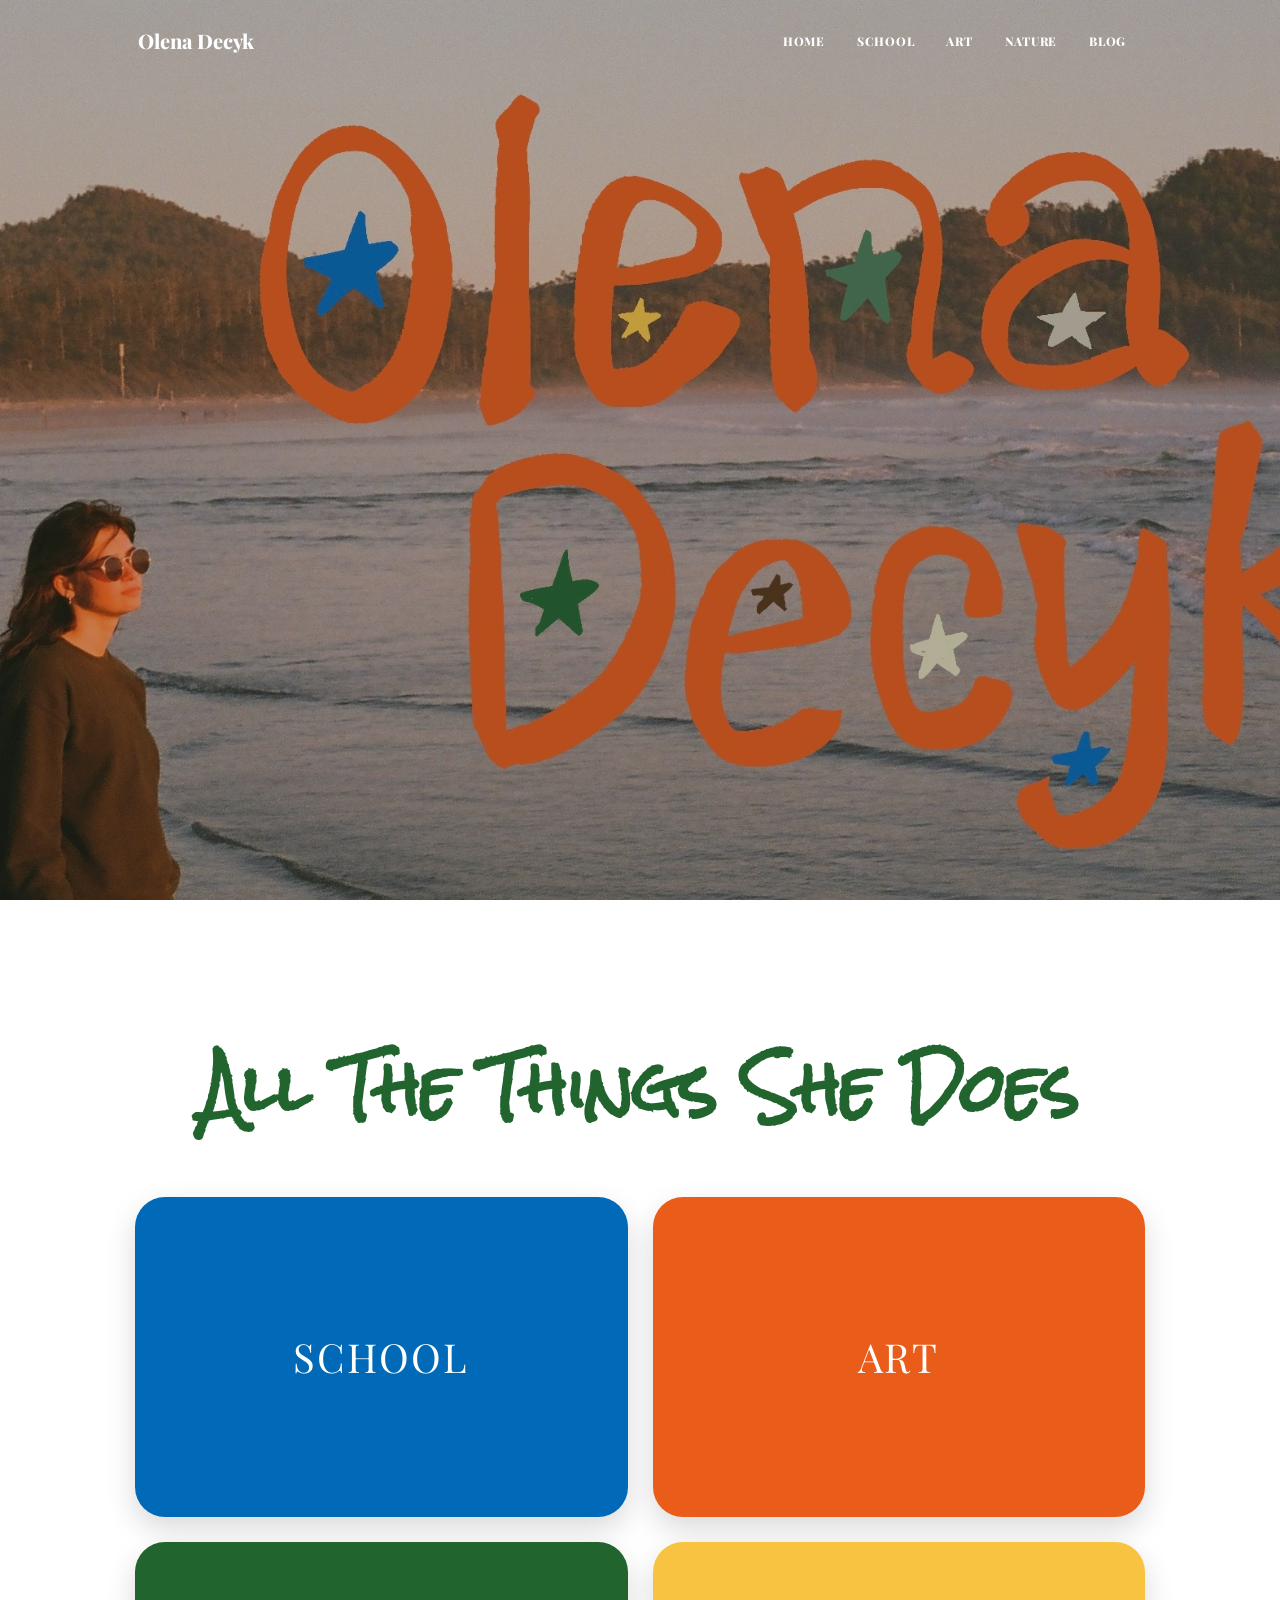
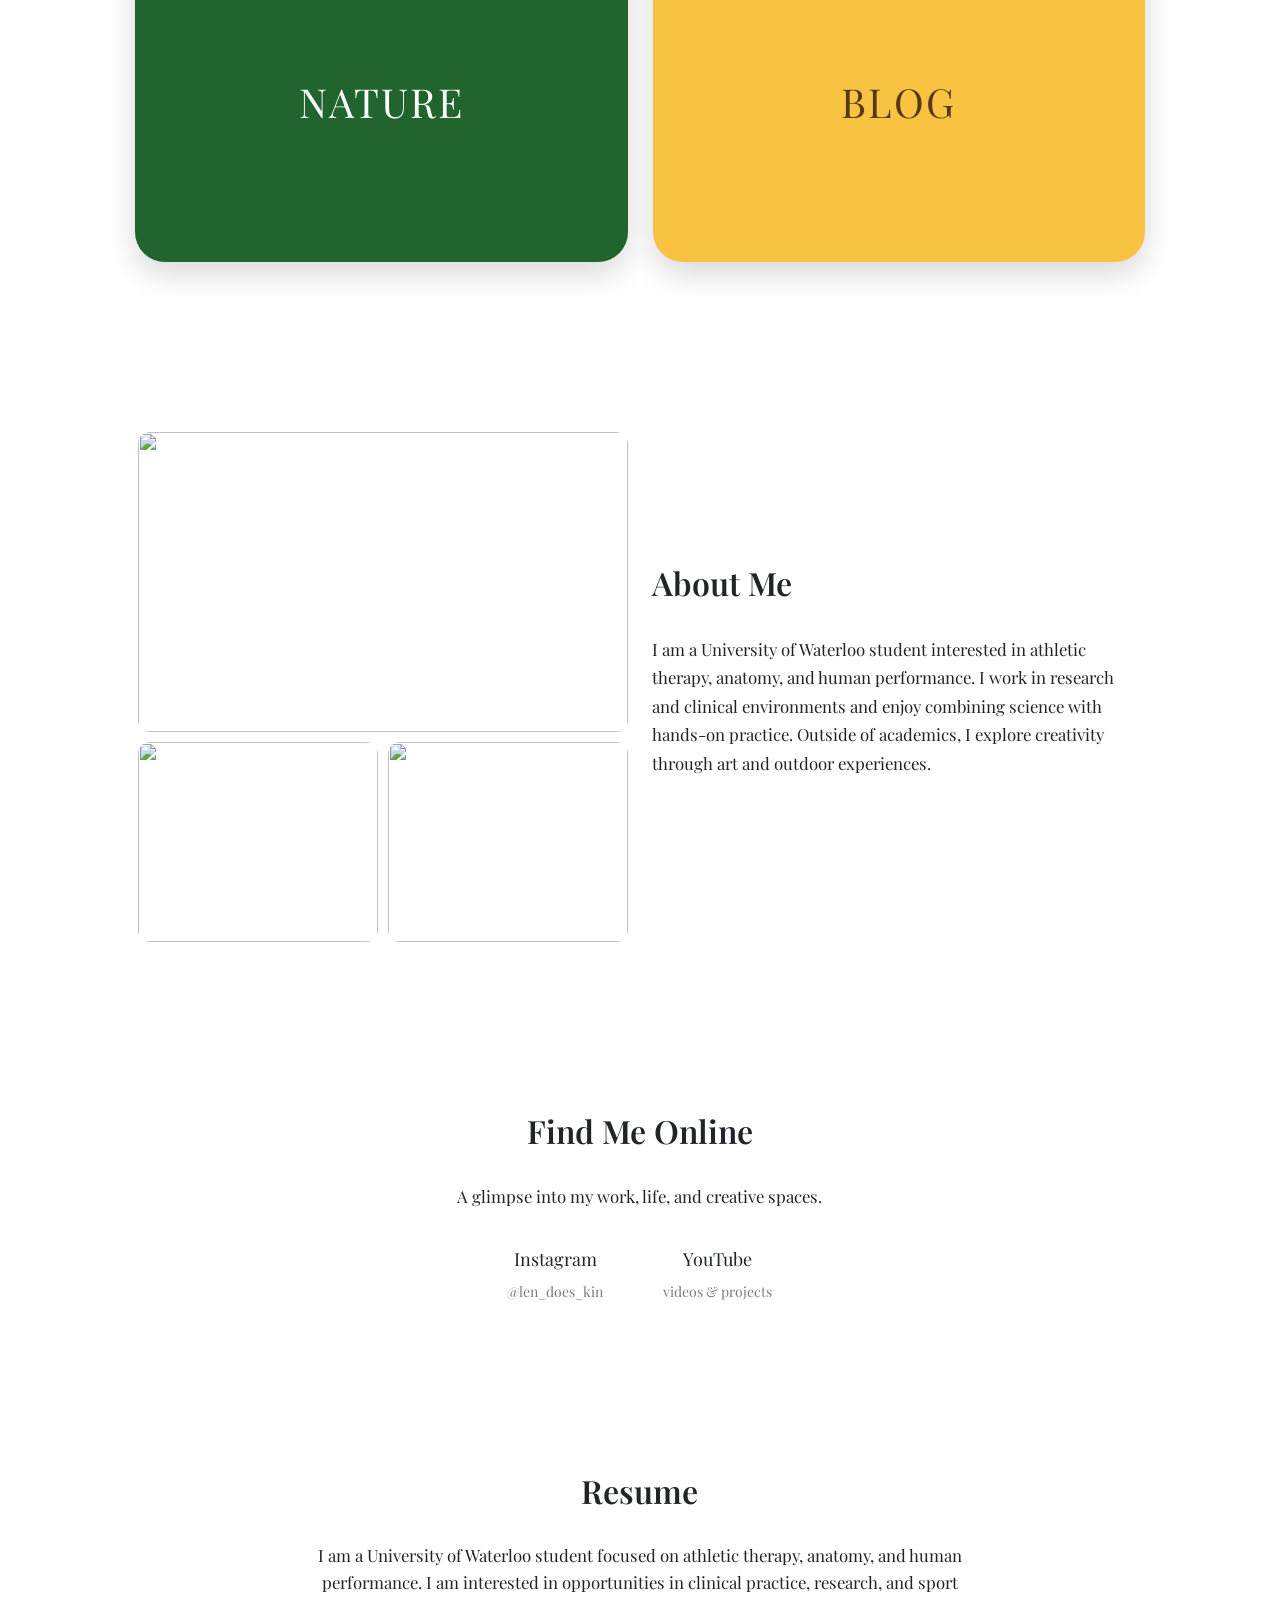
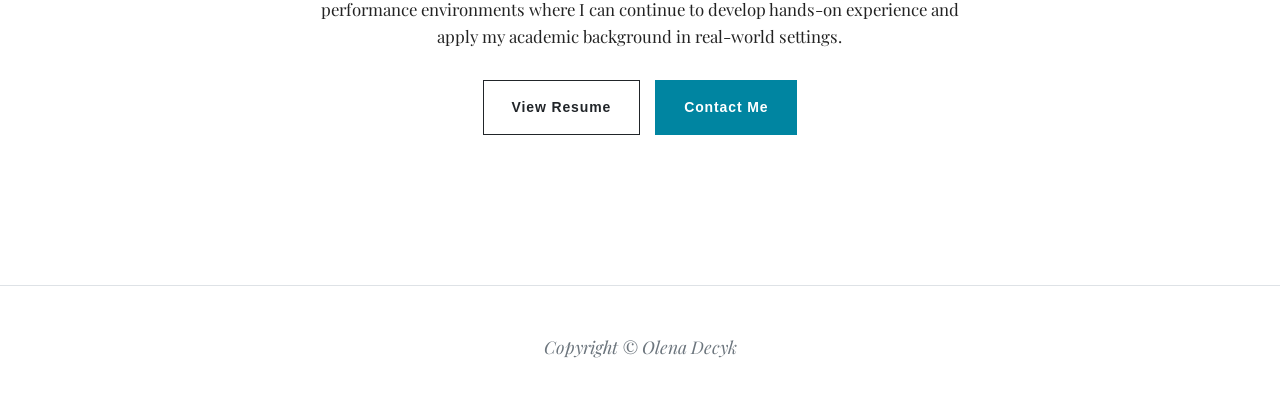
==== index.html @ 3b1cf2c8 "Update index.html" ====
<!DOCTYPE html>
<html lang="en">
<head>
    <meta charset="utf-8" />
    <meta name="viewport" content="width=device-width, initial-scale=1, shrink-to-fit=no" />
    <meta name="description" content="" />
    <meta name="author" content="" />
    <title>Olena Decyk</title>

    <link rel="icon" type="image/x-icon" href="assets/favicon.ico" />

    <!-- Font Awesome -->
    <script src="https://use.fontawesome.com/releases/v6.3.0/js/all.js" crossorigin="anonymous"></script>

    <!-- Google Fonts -->
    <link rel="preconnect" href="https://fonts.googleapis.com">
    <link rel="preconnect" href="https://fonts.gstatic.com" crossorigin>
    <link href="https://fonts.googleapis.com/css2?family=Mansalva&family=Playfair+Display:wght@400;500;700&family=Rock+Salt&family=Sedgwick+Ave&display=swap" rel="stylesheet">
    <!-- Core theme CSS -->
    <link href="css/styles.css" rel="stylesheet" />
</head>
<body>
    
<!-- NAVBAR -->
<nav class="navbar navbar-expand-lg navbar-light" id="mainNav">
    <div class="container px-4 px-lg-5">

        <a class="navbar-brand" href="index.html">Olena Decyk</a>

        <button class="navbar-toggler" type="button" data-bs-toggle="collapse" data-bs-target="#navbarResponsive">
            Menu <i class="fas fa-bars"></i>
        </button>

        <div class="collapse navbar-collapse" id="navbarResponsive">
            <ul class="navbar-nav ms-auto py-1 py-lg-0">

                <li class="nav-item"><a class="nav-link px-lg-3 py-3 py-lg-4" href="index.html">Home</a></li>
                <li class="nav-item"><a class="nav-link px-lg-3 py-3 py-lg-4" href="school.html">School</a></li>
                <li class="nav-item"><a class="nav-link px-lg-3 py-3 py-lg-4" href="art.html">Art</a></li>
                <li class="nav-item"><a class="nav-link px-lg-3 py-3 py-lg-4" href="nature.html">Nature</a></li>
                <li class="nav-item"><a class="nav-link px-lg-3 py-3 py-lg-4" href="blog.html">Blog</a></li>

            </ul>
        </div>
    </div>
</nav>

<!-- HERO -->
<header class="masthead" style="background-image: url('assets/home-screen-image.jpg'); min-height: 100vh;">

</header>

<!-- EXPLORE SECTION -->

<section class="section-block">

    <div class="container">

        <h2 class="explore-title">
            All The Things She Does
        </h2>

        <div class="explore-grid">

            <a href="school.html" class="explore-card school-card">
                <span>SCHOOL</span>
            </a>

            <a href="art.html" class="explore-card art-card">
                <span>ART</span>
            </a>

            <a href="nature.html" class="explore-card nature-card">
                <span>NATURE</span>
            </a>

            <a href="blog.html" class="explore-card blog-card">
                <span>BLOG</span>
            </a>

        </div>

    </div>

</section>
    
<!-- ABOUT SECTION -->
<div class="container px-4 px-lg-5 section-block">

    <div class="row align-items-center g-4">

        <!-- IMAGES -->
        <div class="col-md-6">

            <img src="assets/img/about1.jpg"
                 style="width:100%; height:300px; object-fit:cover; border-radius:12px; margin-bottom:10px;">

            <div style="display:grid; grid-template-columns:1fr 1fr; gap:10px;">
                <img src="assets/img/about2.jpg"
                     style="width:100%; height:200px; object-fit:cover; border-radius:12px;">

                <img src="assets/img/about3.jpg"
                     style="width:100%; height:200px; object-fit:cover; border-radius:12px;">
            </div>

        </div>

        <!-- TEXT -->
        <div class="col-md-6">

            <h2 style="font-family:'Playfair Display', serif; margin-bottom:15px;">
                About Me
            </h2>

            <p style="font-size:1.05rem;">
                I am a University of Waterloo student interested in athletic therapy, anatomy, and human performance.
                I work in research and clinical environments and enjoy combining science with hands-on practice.
                Outside of academics, I explore creativity through art and outdoor experiences.
            </p>

        </div>

    </div>
</div>

<!-- SOCIAL SECTION -->
<div class="container px-4 px-lg-5 section-block">

    <div class="row justify-content-center">
        <div class="col-lg-8 text-center">

            <h2 style="font-family:'Playfair Display', serif; margin-bottom:15px;">
                Find Me Online
            </h2>

            <p style="font-size:1.05rem; margin-bottom:35px;">
                A glimpse into my work, life, and creative spaces.
            </p>

            <div style="
                display:flex;
                justify-content:center;
                gap:60px;
                flex-wrap:wrap;
                font-family:'Playfair Display', serif;
            ">

                <!-- Instagram -->
                <a href="https://instagram.com/len_does_kin"
                   target="_blank"
                   style="text-decoration:none; color:inherit; text-align:center;">

                    <div style="font-size:18px; margin-bottom:8px;">
                        Instagram
                    </div>

                    <div style="font-size:14px; opacity:0.6;">
                        @len_does_kin
                    </div>

                </a>

                <!-- YouTube -->
                <a href="https://youtube.com/YOURCHANNEL"
                   target="_blank"
                   style="text-decoration:none; color:inherit; text-align:center;">

                    <div style="font-size:18px; margin-bottom:8px;">
                        YouTube
                    </div>

                    <div style="font-size:14px; opacity:0.6;">
                        videos & projects
                    </div>

                </a>

            </div>

        </div>
    </div>
</div>

<!-- RESUME / COVER LETTER SECTION -->
<div class="container px-4 px-lg-5 section-block">
    <div class="row justify-content-center">
        <div class="col-lg-8 text-center">

            <h2 style="font-family: 'Playfair Display', serif; margin-bottom: 20px;">
                Resume
            </h2>

            <p style="font-family: 'Playfair Display', serif; font-size: 1.05rem; line-height: 1.6; margin-bottom: 30px;">
                I am a University of Waterloo student focused on athletic therapy, anatomy, and human performance.  
                I am interested in opportunities in clinical practice, research, and sport performance environments where I can continue to develop hands-on experience and apply my academic background in real-world settings.
            </p>

            <!-- BUTTONS -->
            <div style="display: flex; justify-content: center; gap: 15px; flex-wrap: wrap;">

                <a href="assets/Olena_Resume.pdf" target="_blank" class="btn btn-outline-dark">
                    View Resume
                </a>

                <a href="mailto:olena.decyk@gmail.com" class="btn btn-primary">
                    Contact Me
                </a>

            </div>

        </div>
    </div>
</div>
    
<!-- FOOTER -->
<footer class="border-top">
    <div class="container px-4 px-lg-5">
        <div class="row gx-4 gx-lg-5 justify-content-center">
            <div class="col-md-10 col-lg-8 col-xl-7">
                <div class="small text-center text-muted fst-italic">
                    Copyright © Olena Decyk
                </div>
            </div>
        </div>
    </div>
</footer>

<!-- Bootstrap -->
<script src="https://cdn.jsdelivr.net/npm/bootstrap@5.2.3/dist/js/bootstrap.bundle.min.js"></script>

</body>
</html>
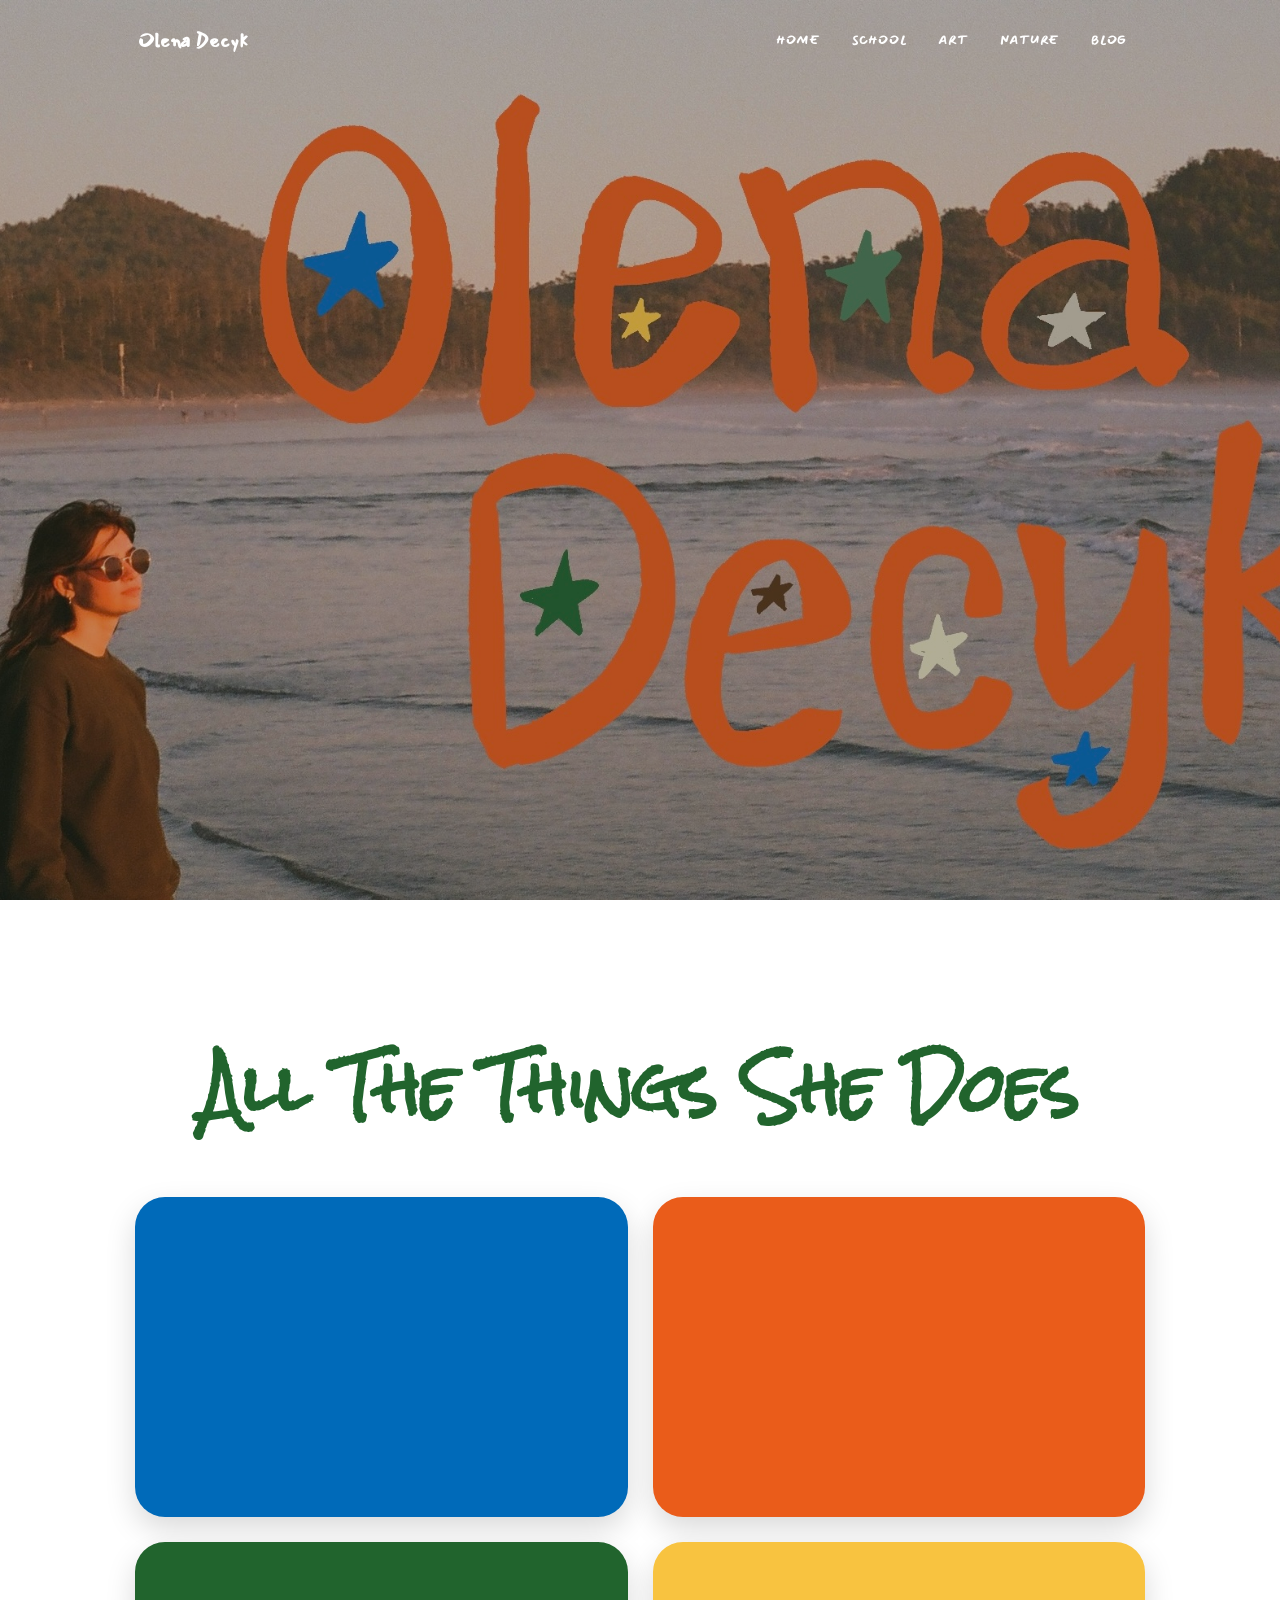
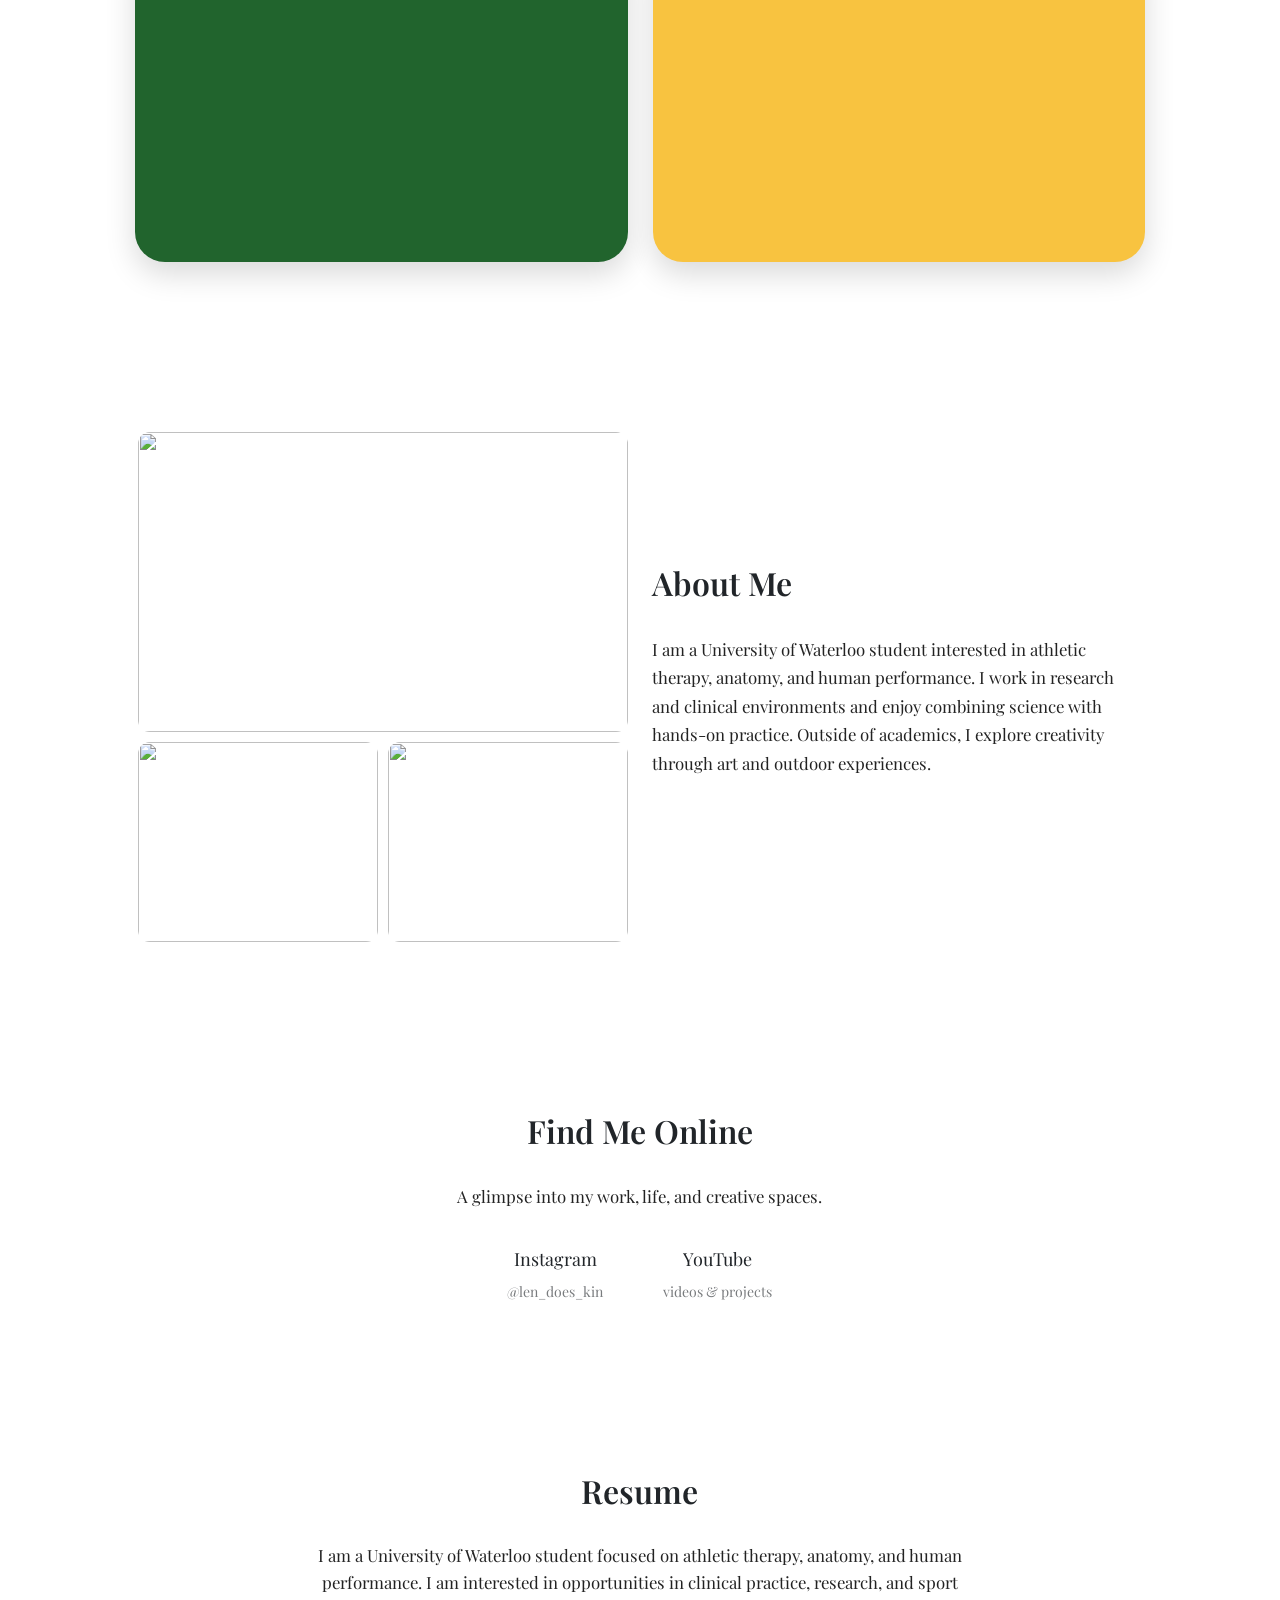
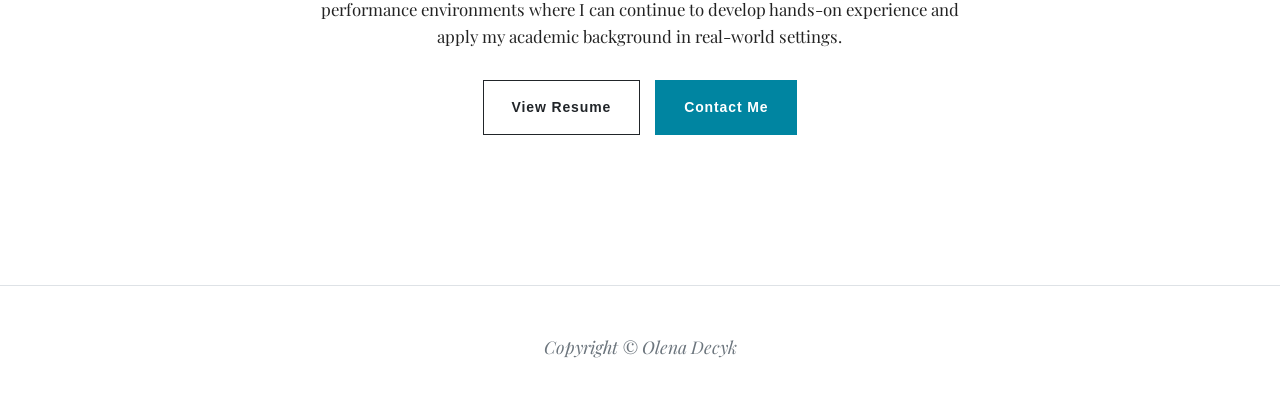
==== commit 274190d9: "Update index.html" ====
--- a/index.html
+++ b/index.html
@@ -60,25 +60,17 @@
             All The Things She Does
         </h2>
 
-        <div class="explore-grid">
-
-            <a href="school.html" class="explore-card school-card">
-                <span>SCHOOL</span>
-            </a>
-
-            <a href="art.html" class="explore-card art-card">
-                <span>ART</span>
-            </a>
-
-            <a href="nature.html" class="explore-card nature-card">
-                <span>NATURE</span>
-            </a>
-
-            <a href="blog.html" class="explore-card blog-card">
-                <span>BLOG</span>
-            </a>
-
-        </div>
+          <div class="explore-grid">
+    
+                <a href="school.html" class="explore-card school-card" aria-label="School"></a>
+
+                <a href="art.html" class="explore-card art-card" aria-label="Art"></a>
+
+                <a href="nature.html" class="explore-card nature-card" aria-label="Nature"></a>
+
+                <a href="blog.html" class="explore-card blog-card" aria-label="Blog"></a>
+
+          </div>
 
     </div>
 
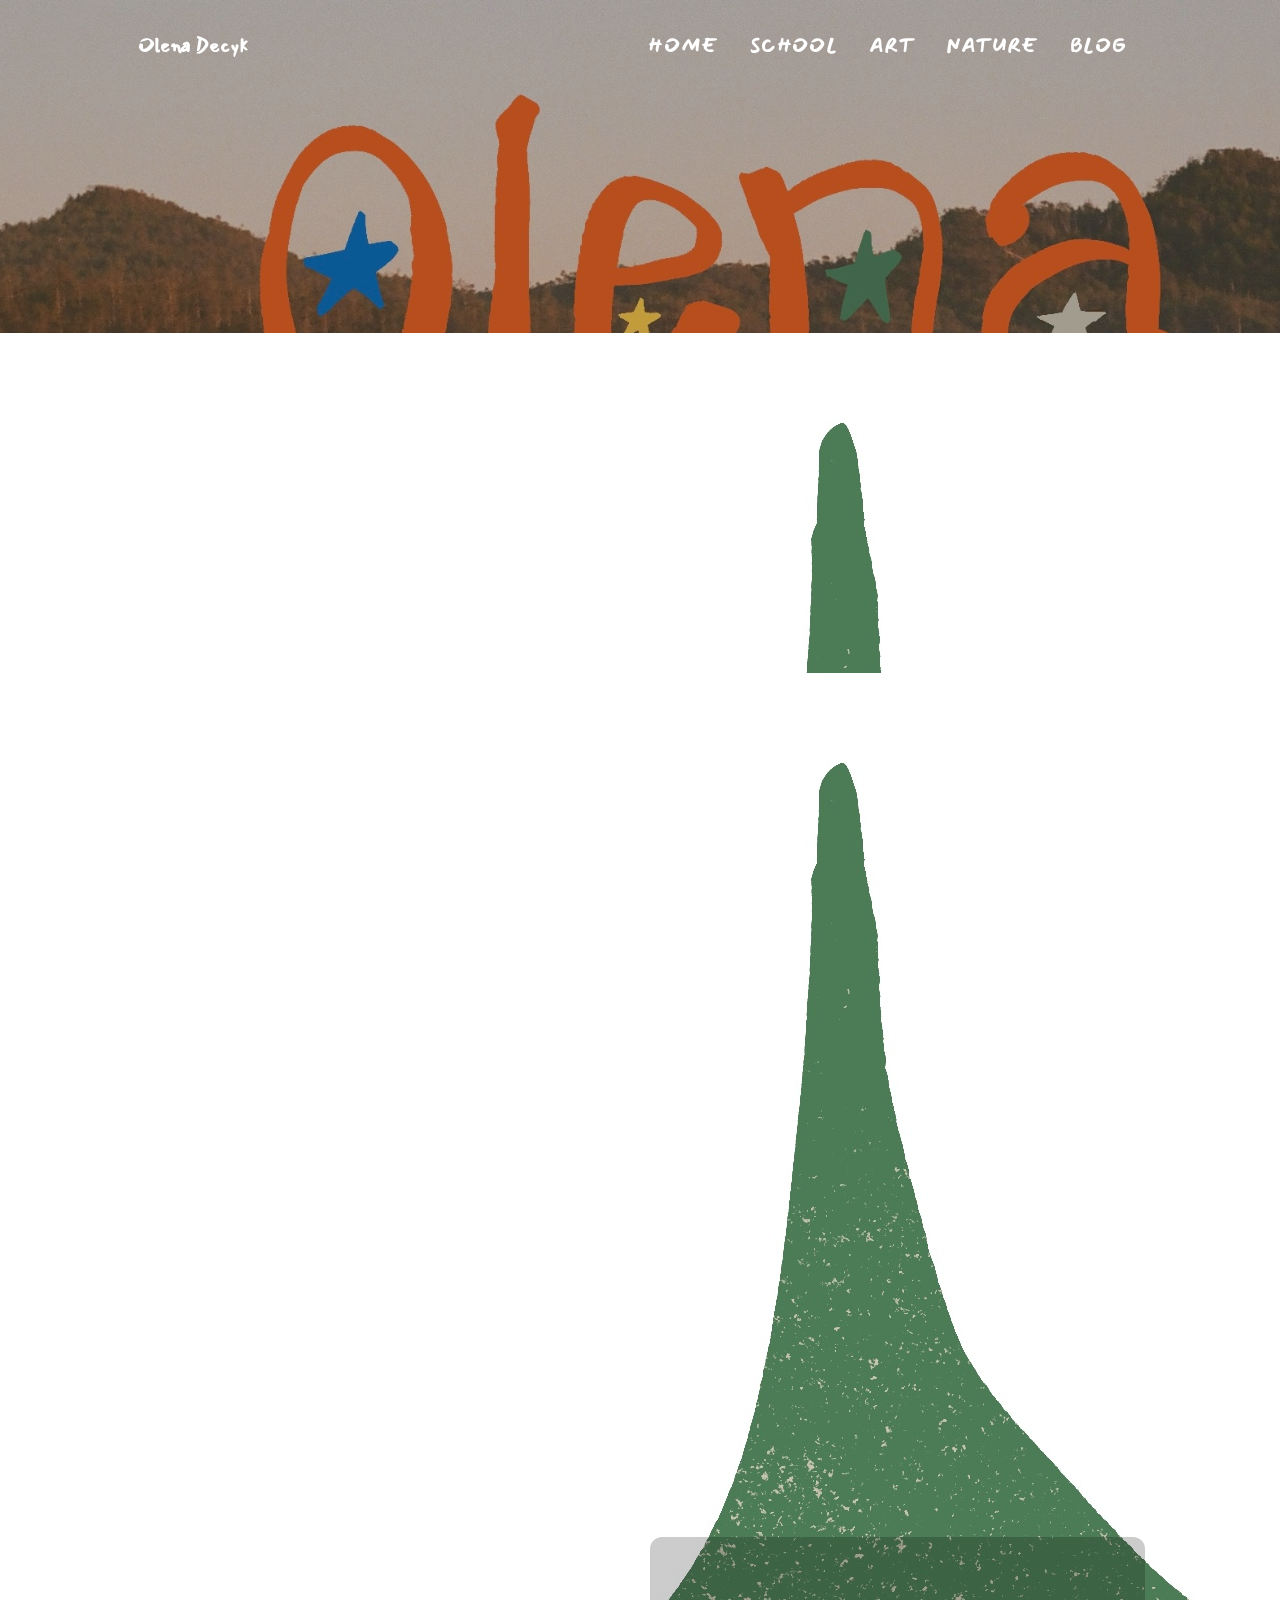
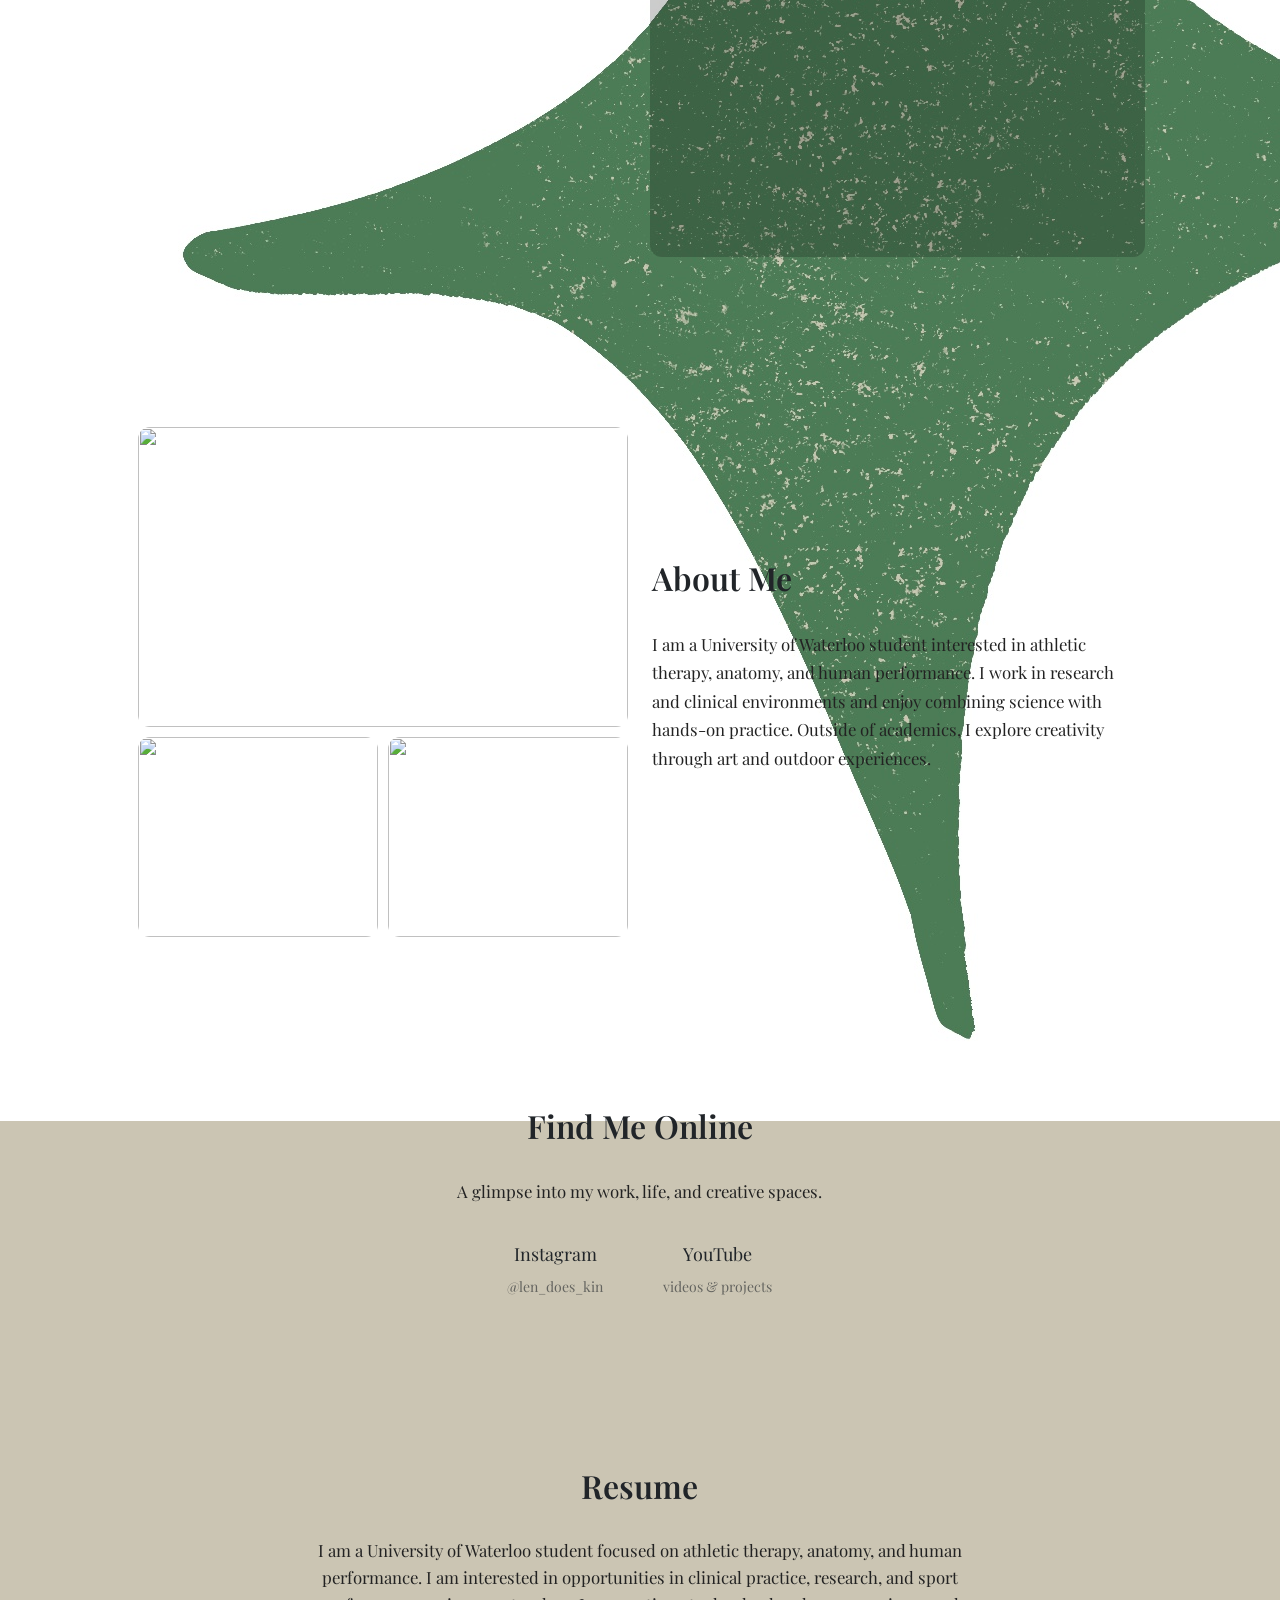
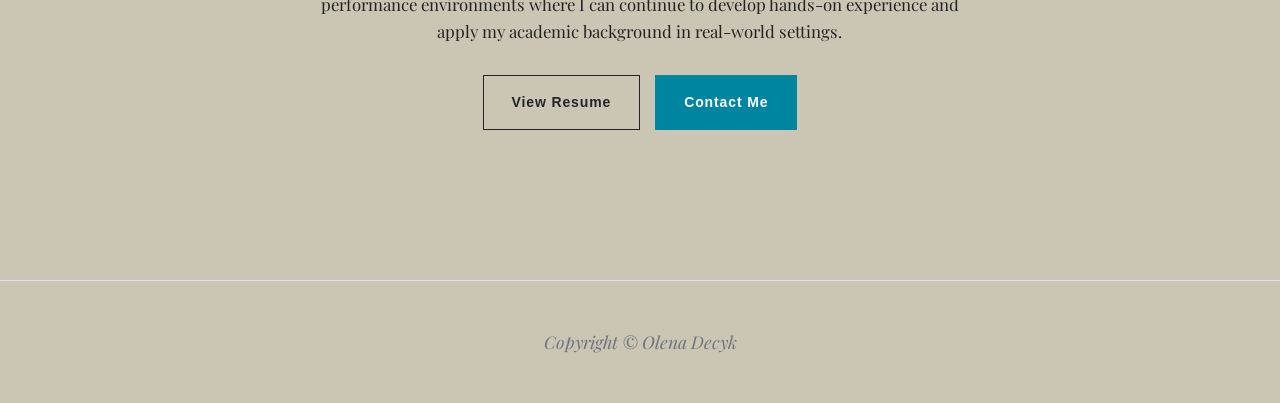
==== commit e3f90599: "Update index.html" ====
--- a/index.html
+++ b/index.html
@@ -61,16 +61,32 @@
         </h2>
 
           <div class="explore-grid">
-    
-                <a href="school.html" class="explore-card school-card" aria-label="School"></a>
-
-                <a href="art.html" class="explore-card art-card" aria-label="Art"></a>
-
-                <a href="nature.html" class="explore-card nature-card" aria-label="Nature"></a>
-
-                <a href="blog.html" class="explore-card blog-card" aria-label="Blog"></a>
-
-          </div>
+
+    <a href="school.html" class="explore-card school-card" aria-label="School">
+        <img src="assets/star1.jpg" class="hover-star star-1" alt="">
+        <img src="assets/star2.jpg" class="hover-star star-2" alt="">
+        <img src="assets/star3.jpg" class="hover-star star-3" alt="">
+    </a>
+
+    <a href="art.html" class="explore-card art-card" aria-label="Art">
+        <img src="assets/star1.jpg" class="hover-star star-1" alt="">
+        <img src="assets/star2.jpg" class="hover-star star-2" alt="">
+        <img src="assets/star3.jpg" class="hover-star star-3" alt="">
+    </a>
+
+    <a href="nature.html" class="explore-card nature-card" aria-label="Nature">
+        <img src="assets/star1.jpg" class="hover-star star-1" alt="">
+        <img src="assets/star2.jpg" class="hover-star star-2" alt="">
+        <img src="assets/star3.jpg" class="hover-star star-3" alt="">
+    </a>
+
+    <a href="blog.html" class="explore-card blog-card" aria-label="Blog">
+        <img src="assets/star1.jpg" class="hover-star star-1" alt="">
+        <img src="assets/star2.jpg" class="hover-star star-2" alt="">
+        <img src="assets/star3.jpg" class="hover-star star-3" alt="">
+    </a>
+
+</div>
 
     </div>
 
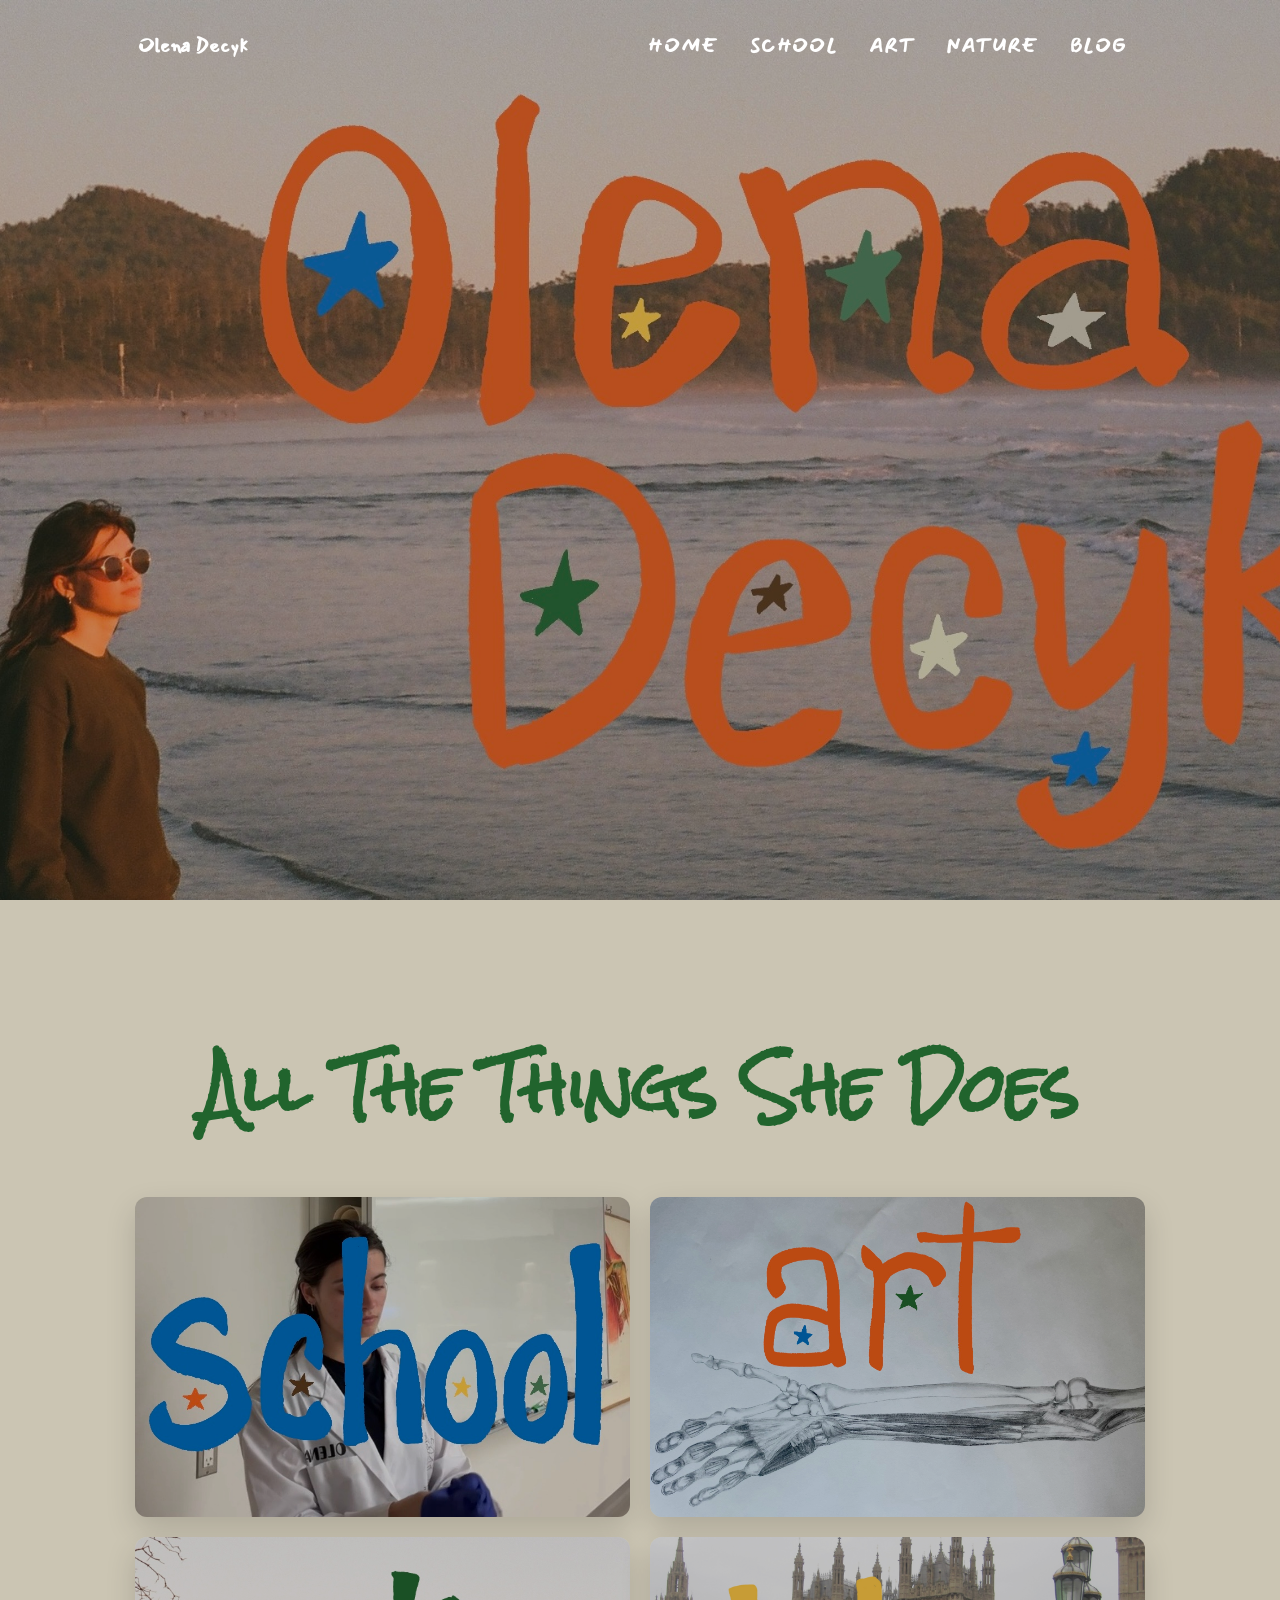
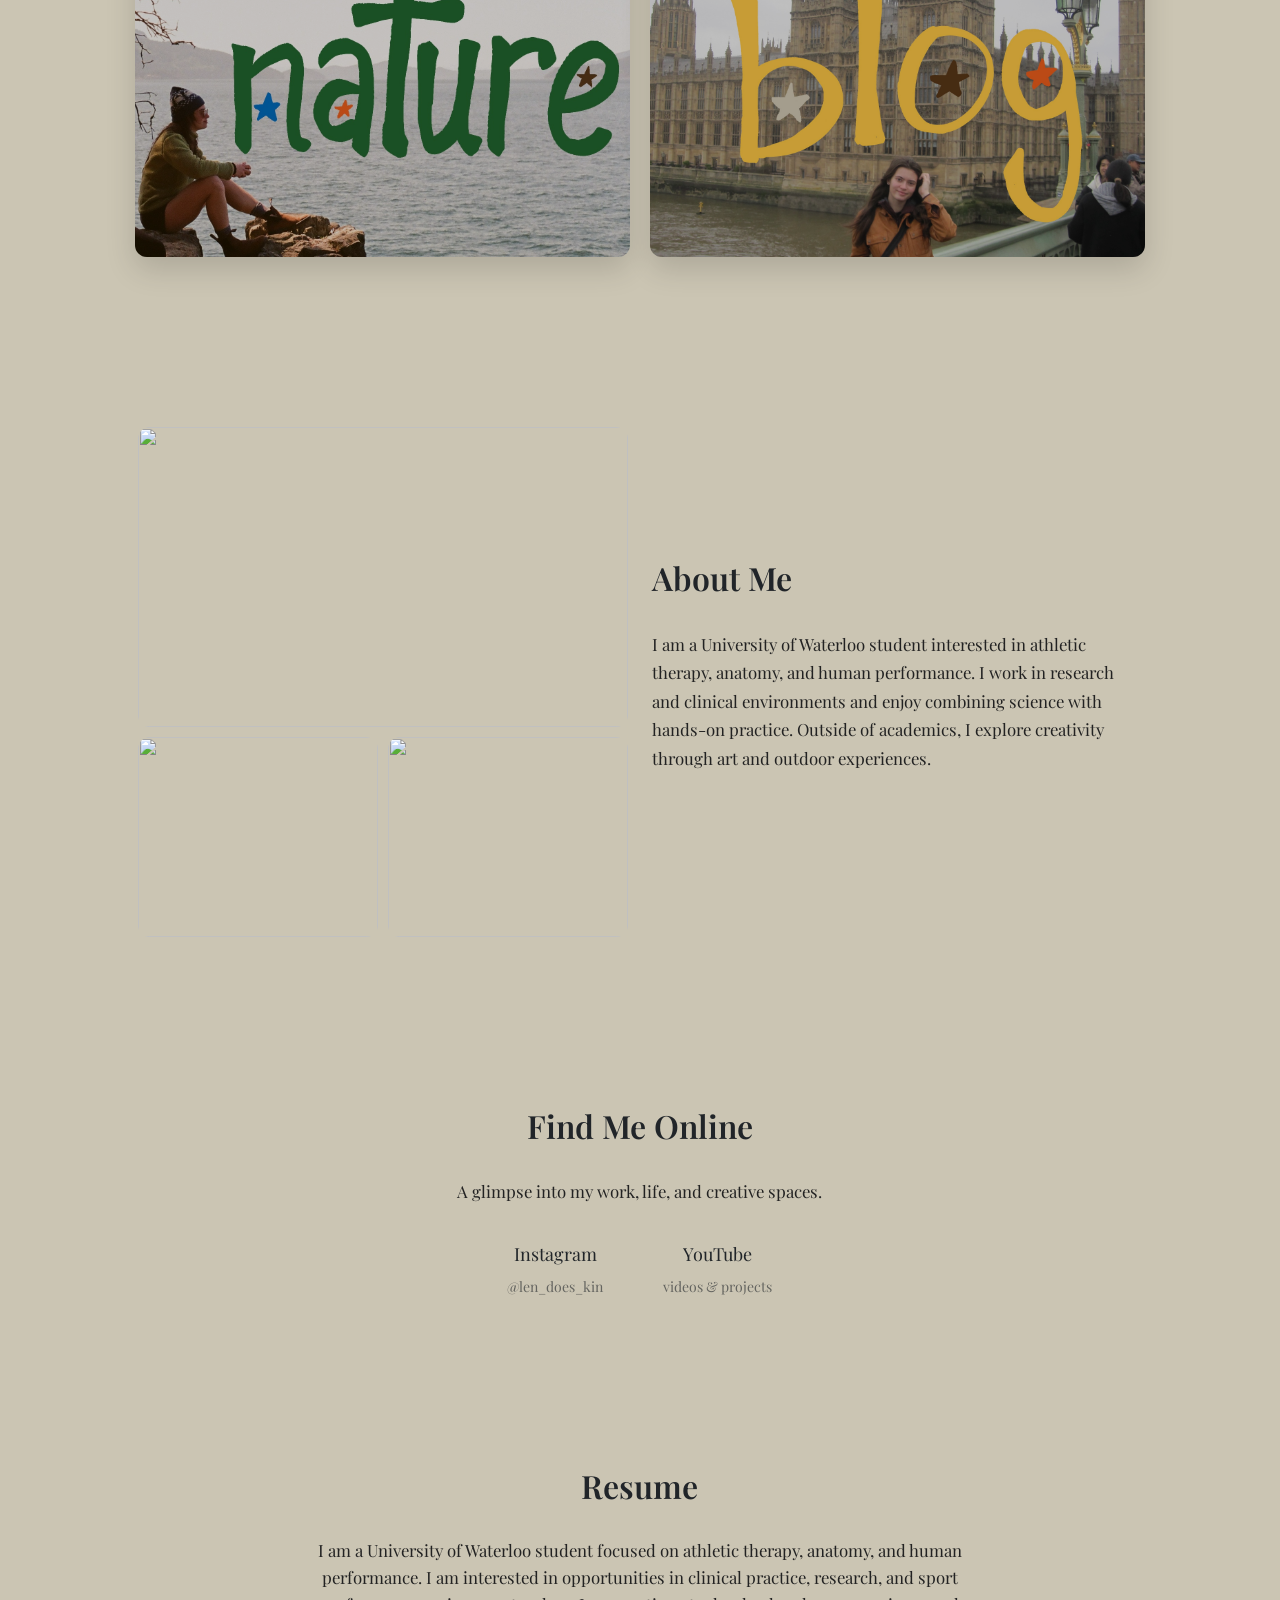
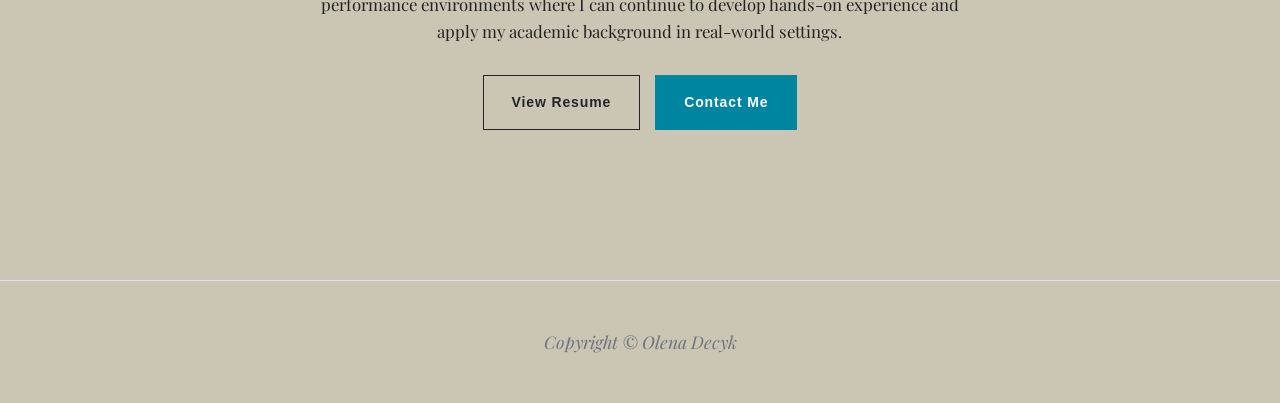
==== commit 939e0e30: "Update index.html" ====
--- a/index.html
+++ b/index.html
@@ -63,27 +63,27 @@
           <div class="explore-grid">
 
     <a href="school.html" class="explore-card school-card" aria-label="School">
-        <img src="assets/star1.jpg" class="hover-star star-1" alt="">
-        <img src="assets/star2.jpg" class="hover-star star-2" alt="">
-        <img src="assets/star3.jpg" class="hover-star star-3" alt="">
+        <img src="assets/star1.png" class="hover-star star-1" alt="">
+        <img src="assets/star2.png" class="hover-star star-2" alt="">
+        <img src="assets/star3.png" class="hover-star star-3" alt="">
     </a>
 
     <a href="art.html" class="explore-card art-card" aria-label="Art">
-        <img src="assets/star1.jpg" class="hover-star star-1" alt="">
-        <img src="assets/star2.jpg" class="hover-star star-2" alt="">
-        <img src="assets/star3.jpg" class="hover-star star-3" alt="">
+        <img src="assets/star1.png" class="hover-star star-1" alt="">
+        <img src="assets/star2.png" class="hover-star star-2" alt="">
+        <img src="assets/star3.png" class="hover-star star-3" alt="">
     </a>
 
     <a href="nature.html" class="explore-card nature-card" aria-label="Nature">
-        <img src="assets/star1.jpg" class="hover-star star-1" alt="">
-        <img src="assets/star2.jpg" class="hover-star star-2" alt="">
-        <img src="assets/star3.jpg" class="hover-star star-3" alt="">
+        <img src="assets/star1.png" class="hover-star star-1" alt="">
+        <img src="assets/star2.png" class="hover-star star-2" alt="">
+        <img src="assets/star3.png" class="hover-star star-3" alt="">
     </a>
 
     <a href="blog.html" class="explore-card blog-card" aria-label="Blog">
-        <img src="assets/star1.jpg" class="hover-star star-1" alt="">
-        <img src="assets/star2.jpg" class="hover-star star-2" alt="">
-        <img src="assets/star3.jpg" class="hover-star star-3" alt="">
+        <img src="assets/star1.png" class="hover-star star-1" alt="">
+        <img src="assets/star2.png" class="hover-star star-2" alt="">
+        <img src="assets/star3.png" class="hover-star star-3" alt="">
     </a>
 
 </div>
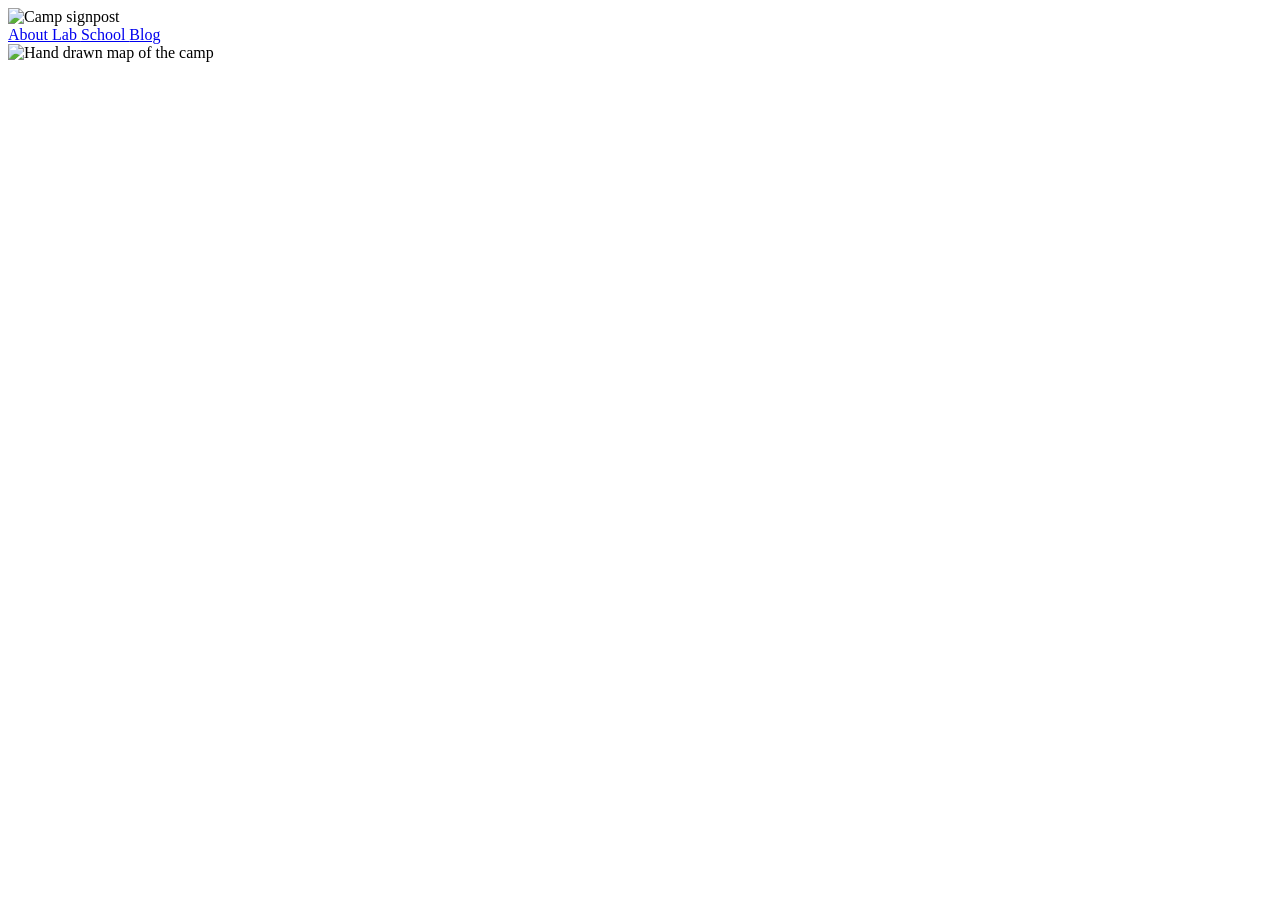
==== commit 9a3d2725: "Create index.html" ====
--- a/index.html
+++ b/index.html
@@ -1,240 +1,108 @@
 <!DOCTYPE html>
 <html lang="en">
 <head>
-    <meta charset="utf-8" />
-    <meta name="viewport" content="width=device-width, initial-scale=1, shrink-to-fit=no" />
-    <meta name="description" content="" />
-    <meta name="author" content="" />
-    <title>Olena Decyk</title>
+    <meta charset="UTF-8">
+    <meta name="viewport" content="width=device-width, initial-scale=1.0">
 
-    <link rel="icon" type="image/x-icon" href="assets/favicon.ico" />
+    <title>Olena's Camp</title>
 
-    <!-- Font Awesome -->
-    <script src="https://use.fontawesome.com/releases/v6.3.0/js/all.js" crossorigin="anonymous"></script>
+    <link rel="stylesheet" href="style.css">
+</head>
 
-    <!-- Google Fonts -->
-    <link rel="preconnect" href="https://fonts.googleapis.com">
-    <link rel="preconnect" href="https://fonts.gstatic.com" crossorigin>
-    <link href="https://fonts.googleapis.com/css2?family=Mansalva&family=Playfair+Display:wght@400;500;700&family=Rock+Salt&family=Sedgwick+Ave&display=swap" rel="stylesheet">
-    <!-- Core theme CSS -->
-    <link href="css/styles.css" rel="stylesheet" />
-</head>
 <body>
-    
-<!-- NAVBAR -->
-<nav class="navbar navbar-expand-lg navbar-light" id="mainNav">
-    <div class="container px-4 px-lg-5">
 
-        <a class="navbar-brand" href="index.html">Olena Decyk</a>
+    <main class="camp">
 
-        <button class="navbar-toggler" type="button" data-bs-toggle="collapse" data-bs-target="#navbarResponsive">
-            Menu <i class="fas fa-bars"></i>
-        </button>
+        <!-- =========================
+             LEFT: SIGNPOST NAVIGATION
+             ========================= -->
 
-        <div class="collapse navbar-collapse" id="navbarResponsive">
-            <ul class="navbar-nav ms-auto py-1 py-lg-0">
+        <aside class="signpost-container">
 
-                <li class="nav-item"><a class="nav-link px-lg-3 py-3 py-lg-4" href="index.html">Home</a></li>
-                <li class="nav-item"><a class="nav-link px-lg-3 py-3 py-lg-4" href="school.html">School</a></li>
-                <li class="nav-item"><a class="nav-link px-lg-3 py-3 py-lg-4" href="art.html">Art</a></li>
-                <li class="nav-item"><a class="nav-link px-lg-3 py-3 py-lg-4" href="nature.html">Nature</a></li>
-                <li class="nav-item"><a class="nav-link px-lg-3 py-3 py-lg-4" href="blog.html">Blog</a></li>
+            <img 
+                src="images/signpost.png" 
+                alt="Camp signpost"
+                class="signpost"
+            >
 
-            </ul>
-        </div>
-    </div>
-</nav>
+            <!-- Invisible navigation buttons -->
+            <nav class="sign-navigation">
 
-<!-- HERO -->
-<header class="masthead" style="background-image: url('assets/home-screen-image.jpg'); min-height: 100vh;">
+                <a href="about.html"
+                   class="sign-link"
+                   data-location="about">
+                    About
+                </a>
 
-</header>
+                <a href="lab.html"
+                   class="sign-link"
+                   data-location="lab">
+                    Lab
+                </a>
 
-<!-- EXPLORE SECTION -->
+                <a href="school.html"
+                   class="sign-link"
+                   data-location="school">
+                    School
+                </a>
 
-<section class="section-block">
+                <a href="blog.html"
+                   class="sign-link"
+                   data-location="blog">
+                    Blog
+                </a>
 
-    <div class="container">
+            </nav>
 
-        <h2 class="explore-title">
-            All The Things She Does
-        </h2>
+        </aside>
 
-          <div class="explore-grid">
 
-    <a href="school.html" class="explore-card school-card" aria-label="School">
-        <img src="assets/star1.png" class="hover-star star-1" alt="">
-        <img src="assets/star2.png" class="hover-star star-2" alt="">
-        <img src="assets/star3.png" class="hover-star star-3" alt="">
-    </a>
+        <!-- =========================
+             RIGHT: CAMP MAP
+             ========================= -->
 
-    <a href="art.html" class="explore-card art-card" aria-label="Art">
-        <img src="assets/star1.png" class="hover-star star-1" alt="">
-        <img src="assets/star2.png" class="hover-star star-2" alt="">
-        <img src="assets/star3.png" class="hover-star star-3" alt="">
-    </a>
+        <section class="map-container">
 
-    <a href="nature.html" class="explore-card nature-card" aria-label="Nature">
-        <img src="assets/star1.png" class="hover-star star-1" alt="">
-        <img src="assets/star2.png" class="hover-star star-2" alt="">
-        <img src="assets/star3.png" class="hover-star star-3" alt="">
-    </a>
+            <img
+                src="images/camp-map.png"
+                alt="Hand drawn map of the camp"
+                class="camp-map"
+            >
 
-    <a href="blog.html" class="explore-card blog-card" aria-label="Blog">
-        <img src="assets/star1.png" class="hover-star star-1" alt="">
-        <img src="assets/star2.png" class="hover-star star-2" alt="">
-        <img src="assets/star3.png" class="hover-star star-3" alt="">
-    </a>
 
-</div>
+            <!-- =========================
+                 INTERACTIVE MAP AREAS
+                 ========================= -->
 
-    </div>
-
-</section>
-    
-<!-- ABOUT SECTION -->
-<div class="container px-4 px-lg-5 section-block">
-
-    <div class="row align-items-center g-4">
-
-        <!-- IMAGES -->
-        <div class="col-md-6">
-
-            <img src="assets/img/about1.jpg"
-                 style="width:100%; height:300px; object-fit:cover; border-radius:12px; margin-bottom:10px;">
-
-            <div style="display:grid; grid-template-columns:1fr 1fr; gap:10px;">
-                <img src="assets/img/about2.jpg"
-                     style="width:100%; height:200px; object-fit:cover; border-radius:12px;">
-
-                <img src="assets/img/about3.jpg"
-                     style="width:100%; height:200px; object-fit:cover; border-radius:12px;">
+            <div class="map-area about-area"
+                 data-location="about">
             </div>
 
-        </div>
-
-        <!-- TEXT -->
-        <div class="col-md-6">
-
-            <h2 style="font-family:'Playfair Display', serif; margin-bottom:15px;">
-                About Me
-            </h2>
-
-            <p style="font-size:1.05rem;">
-                I am a University of Waterloo student interested in athletic therapy, anatomy, and human performance.
-                I work in research and clinical environments and enjoy combining science with hands-on practice.
-                Outside of academics, I explore creativity through art and outdoor experiences.
-            </p>
-
-        </div>
-
-    </div>
-</div>
-
-<!-- SOCIAL SECTION -->
-<div class="container px-4 px-lg-5 section-block">
-
-    <div class="row justify-content-center">
-        <div class="col-lg-8 text-center">
-
-            <h2 style="font-family:'Playfair Display', serif; margin-bottom:15px;">
-                Find Me Online
-            </h2>
-
-            <p style="font-size:1.05rem; margin-bottom:35px;">
-                A glimpse into my work, life, and creative spaces.
-            </p>
-
-            <div style="
-                display:flex;
-                justify-content:center;
-                gap:60px;
-                flex-wrap:wrap;
-                font-family:'Playfair Display', serif;
-            ">
-
-                <!-- Instagram -->
-                <a href="https://instagram.com/len_does_kin"
-                   target="_blank"
-                   style="text-decoration:none; color:inherit; text-align:center;">
-
-                    <div style="font-size:18px; margin-bottom:8px;">
-                        Instagram
-                    </div>
-
-                    <div style="font-size:14px; opacity:0.6;">
-                        @len_does_kin
-                    </div>
-
-                </a>
-
-                <!-- YouTube -->
-                <a href="https://youtube.com/YOURCHANNEL"
-                   target="_blank"
-                   style="text-decoration:none; color:inherit; text-align:center;">
-
-                    <div style="font-size:18px; margin-bottom:8px;">
-                        YouTube
-                    </div>
-
-                    <div style="font-size:14px; opacity:0.6;">
-                        videos & projects
-                    </div>
-
-                </a>
-
+            <div class="map-area lab-area"
+                 data-location="lab">
             </div>
 
-        </div>
-    </div>
-</div>
-
-<!-- RESUME / COVER LETTER SECTION -->
-<div class="container px-4 px-lg-5 section-block">
-    <div class="row justify-content-center">
-        <div class="col-lg-8 text-center">
-
-            <h2 style="font-family: 'Playfair Display', serif; margin-bottom: 20px;">
-                Resume
-            </h2>
-
-            <p style="font-family: 'Playfair Display', serif; font-size: 1.05rem; line-height: 1.6; margin-bottom: 30px;">
-                I am a University of Waterloo student focused on athletic therapy, anatomy, and human performance.  
-                I am interested in opportunities in clinical practice, research, and sport performance environments where I can continue to develop hands-on experience and apply my academic background in real-world settings.
-            </p>
-
-            <!-- BUTTONS -->
-            <div style="display: flex; justify-content: center; gap: 15px; flex-wrap: wrap;">
-
-                <a href="assets/Olena_Resume.pdf" target="_blank" class="btn btn-outline-dark">
-                    View Resume
-                </a>
-
-                <a href="mailto:olena.decyk@gmail.com" class="btn btn-primary">
-                    Contact Me
-                </a>
-
+            <div class="map-area school-area"
+                 data-location="school">
             </div>
 
-        </div>
-    </div>
-</div>
-    
-<!-- FOOTER -->
-<footer class="border-top">
-    <div class="container px-4 px-lg-5">
-        <div class="row gx-4 gx-lg-5 justify-content-center">
-            <div class="col-md-10 col-lg-8 col-xl-7">
-                <div class="small text-center text-muted fst-italic">
-                    Copyright © Olena Decyk
-                </div>
+            <div class="map-area blog-area"
+                 data-location="blog">
             </div>
-        </div>
-    </div>
-</footer>
 
-<!-- Bootstrap -->
-<script src="https://cdn.jsdelivr.net/npm/bootstrap@5.2.3/dist/js/bootstrap.bundle.min.js"></script>
+
+            <!-- Glow that appears on hover -->
+
+            <div class="map-glow about-glow"></div>
+            <div class="map-glow lab-glow"></div>
+            <div class="map-glow school-glow"></div>
+            <div class="map-glow blog-glow"></div>
+
+        </section>
+
+    </main>
+
+    <script src="script.js"></script>
 
 </body>
 </html>
